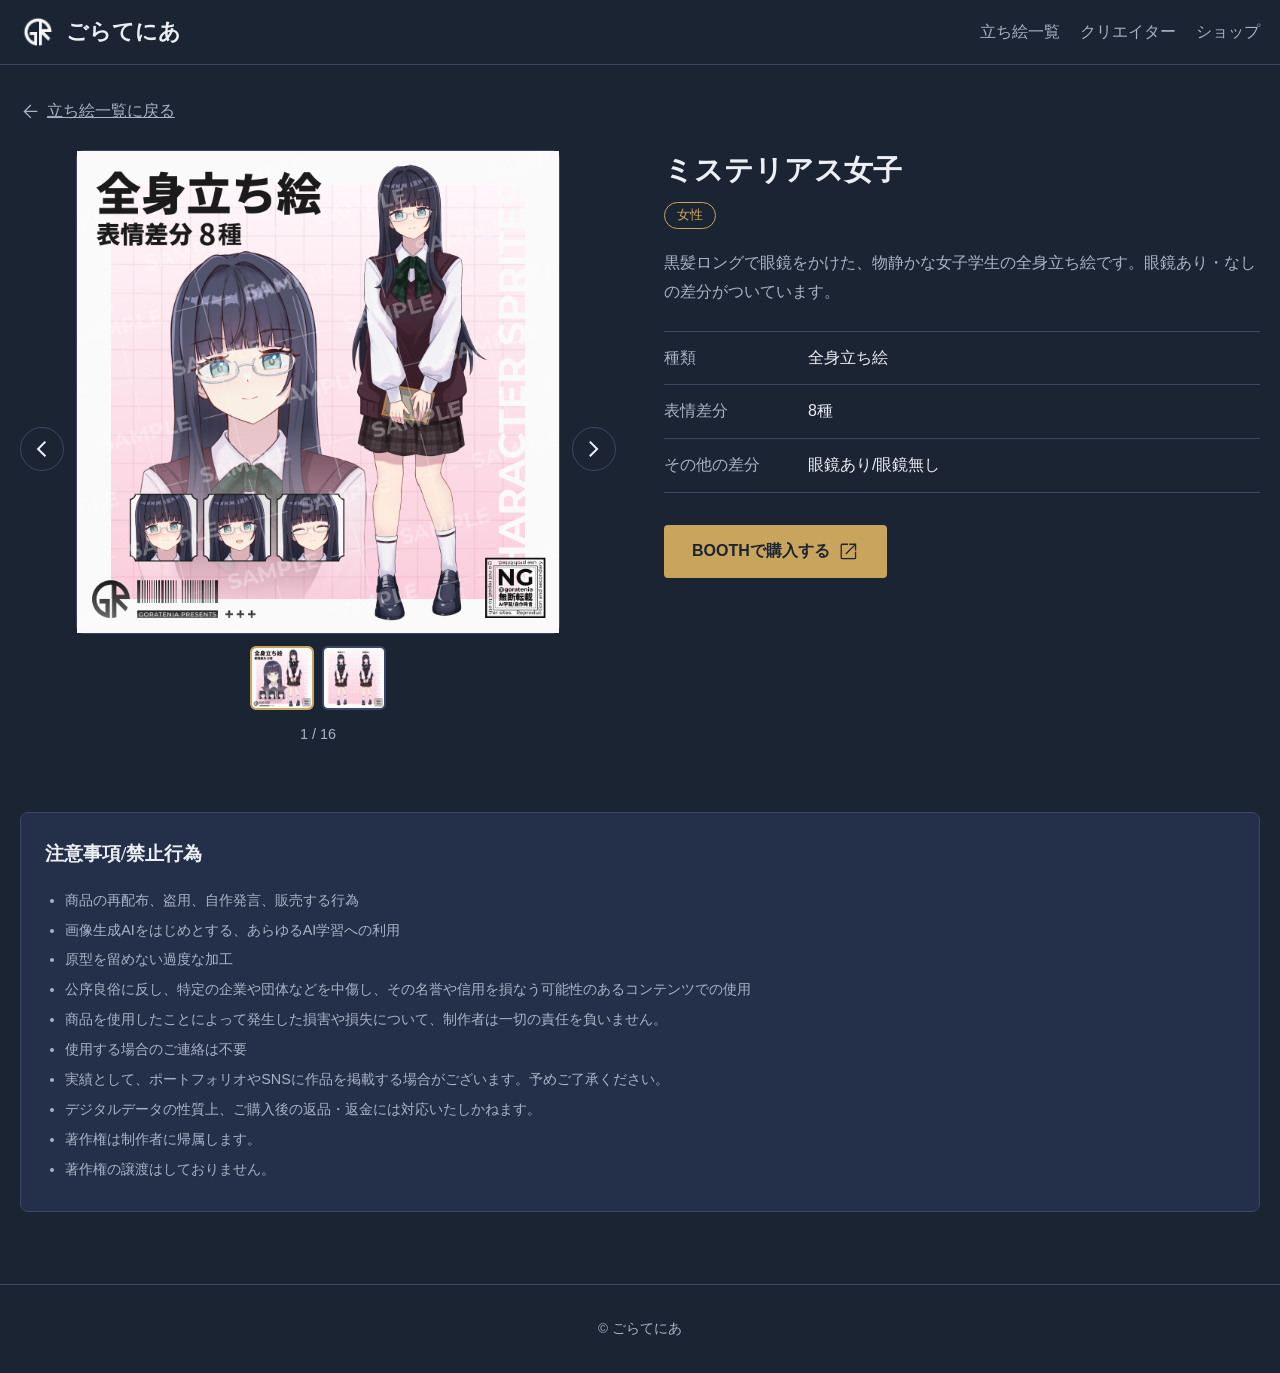
==== item.html @ 712a023c "最初の公開" ====
<!DOCTYPE html>
<html lang="ja">
<head>
  <meta charset="UTF-8">
  <meta name="viewport" content="width=device-width, initial-scale=1">
  <title>立ち絵の詳細 | ごらてにあ</title>
  <link rel="stylesheet" href="style.css">
</head>
<body>

  <header class="header">
    <div class="header__inner">
      <a class="header__logo" href="index.html">
        <img class="header__logo-image" src="img/ごらてにあ_Logo_白_1200×1200.png" alt="" width="36" height="36">
        <span class="header__logo-text">ごらてにあ</span>
      </a>
      <nav class="nav" aria-label="メインメニュー">
        <ul class="nav__list">
          <li class="nav__item"><a class="nav__link" href="index.html#items">立ち絵一覧</a></li>
          <li class="nav__item"><a class="nav__link" href="index.html#creators">クリエイター</a></li>
          <li class="nav__item"><a class="nav__link" href="index.html#shop">ショップ</a></li>
        </ul>
      </nav>
    </div>
  </header>

  <main class="detail">
    <a class="detail__back" href="index.html#items"><span data-icon="arrow_back"></span><span>立ち絵一覧に戻る</span></a>

    <div class="detail__layout">

      <!-- 左側:画像と、左右の切り替え矢印 -->
      <div class="viewer">
        <button class="viewer__arrow viewer__arrow--prev" id="prev-button" type="button" aria-label="前の立ち絵"><span data-icon="chevron_left"></span></button>
        <div class="viewer__stage" id="stage"></div>
        <button class="viewer__arrow viewer__arrow--next" id="next-button" type="button" aria-label="次の立ち絵"><span data-icon="chevron_right"></span></button>
        <div class="gallery" id="gallery" hidden></div>
        <p class="viewer__count" id="count" aria-live="polite"></p>
      </div>

      <!-- 右側:商品の情報 -->
      <section class="info">
        <h1 class="info__name" id="item-name"></h1>
        <ul class="tag-list" id="item-tags"></ul>
        <p class="info__description" id="item-description"></p>
        <dl class="spec" id="item-specs"></dl>
        <a class="button" id="item-link" href="https://goratenia.booth.pm/" target="_blank" rel="noopener noreferrer"><span>BOOTHで購入する</span><span data-icon="open_in_new"></span></a>
      </section>

    </div>

    <!-- 注意事項 -->
    <section class="notice" aria-labelledby="notice-title">
      <h2 class="notice__title" id="notice-title">注意事項/禁止行為</h2>
      <ul class="notice__list">
        <li class="notice__item">商品の再配布、盗用、自作発言、販売する行為</li>
        <li class="notice__item">画像生成AIをはじめとする、あらゆるAI学習への利用</li>
        <li class="notice__item">原型を留めない過度な加工</li>
        <li class="notice__item">公序良俗に反し、特定の企業や団体などを中傷し、その名誉や信用を損なう可能性のあるコンテンツでの使用</li>
        <li class="notice__item">商品を使用したことによって発生した損害や損失について、制作者は一切の責任を負いません。</li>
        <li class="notice__item">使用する場合のご連絡は不要</li>
        <li class="notice__item">実績として、ポートフォリオやSNSに作品を掲載する場合がございます。予めご了承ください。</li>
        <li class="notice__item">デジタルデータの性質上、ご購入後の返品・返金には対応いたしかねます。</li>
        <li class="notice__item">著作権は制作者に帰属します。</li>
        <li class="notice__item">著作権の譲渡はしておりません。</li>
      </ul>
    </section>
  </main>

  <footer class="footer">
    <p class="footer__text">&copy; ごらてにあ</p>
  </footer>

  <script src="items.js"></script>
  <script src="item.js"></script>
</body>
</html>
---- style.css ----
/* ===== 基本設定 ===== */
:root {
  --color-base: #1b2433;
  --color-panel: #243049;
  --color-line: #3a4866;
  --color-text: #eceff4;
  --color-muted: #a9b3c6;
  --color-accent: #c9a45c;
  --color-accent-text: #1b2433;
  --width-max: 1440px;
  --color-overlay: rgba(27, 36, 51, 0.9);
  --font-main: "Hiragino Kaku Gothic ProN", "Yu Gothic", "Meiryo", sans-serif;
  --font-title: "Hiragino Mincho ProN", "Yu Mincho", "Noto Serif JP", serif;
}

* {
  box-sizing: border-box;
}

html {
  scroll-padding-top: 80px;
}

body {
  margin: 0;
  font-family: var(--font-main);
  line-height: 1.8;
  color: var(--color-text);
  background-color: var(--color-base);
}

a {
  color: inherit;
}

a:focus-visible,
button:focus-visible {
  outline: 3px solid var(--color-accent);
  outline-offset: 3px;
}

/* ===== ヘッダー ===== */
.header {
  position: sticky;
  top: 0;
  z-index: 10;
  background-color: var(--color-base);
  border-bottom: 1px solid var(--color-line);
}

.header__inner {
  display: flex;
  align-items: center;
  justify-content: space-between;
  gap: 16px;
  max-width: var(--width-max);
  margin: 0 auto;
  padding: 12px 20px;
}

.header__logo {
  display: flex;
  align-items: center;
  gap: 10px;
  font-family: var(--font-title);
  font-size: 1.4rem;
  font-weight: 700;
  text-decoration: none;
}

.header__logo-image {
  display: block;
  width: 36px;
  height: 36px;
}

.nav__list {
  display: flex;
  gap: 20px;
  margin: 0;
  padding: 0;
  list-style: none;
}

.nav__link {
  text-decoration: none;
  color: var(--color-muted);
}

.nav__link:hover {
  color: var(--color-accent);
}

/* ===== ヒーロー ===== */
.hero {
  padding: 96px 20px;
  border-bottom: 1px solid var(--color-line);
}

.hero__inner {
  max-width: var(--width-max);
  margin: 0 auto;
}

.hero__title {
  max-width: 20em;
  margin: 0 0 24px;
  font-family: var(--font-title);
  font-size: clamp(2rem, 6vw, 3.6rem);
  line-height: 1.4;
}

.hero__text {
  max-width: 36em;
  margin: 0 0 32px;
  color: var(--color-muted);
}

/* ===== ボタン ===== */
/* ===== アイコン(Material Symbols) ===== */
.icon {
  display: block;
  flex: none;
  width: 1.3em;
  height: 1.3em;
  fill: currentColor;
}

.button {
  display: inline-flex;
  align-items: center;
  gap: 8px;
  padding: 12px 28px;
  font-weight: 700;
  text-decoration: none;
  color: var(--color-accent-text);
  background-color: var(--color-accent);
  border-radius: 4px;
}

.button:hover {
  opacity: 0.85;
}

/* ===== セクション共通 ===== */
.section {
  padding: 72px 20px;
}

.section--alt {
  background-color: var(--color-panel);
}

.section__inner {
  max-width: var(--width-max);
  margin: 0 auto;
}

.section__inner--narrow {
  max-width: 640px;
}

.section__title {
  margin: 0 0 32px;
  font-family: var(--font-title);
  font-size: 1.8rem;
}

.section__text {
  margin: 0 0 24px;
  color: var(--color-muted);
}

/* ===== 絞り込みボタン ===== */
.filter {
  display: flex;
  flex-wrap: wrap;
  gap: 8px;
  margin-bottom: 32px;
}

.filter__button {
  padding: 8px 16px;
  font-family: inherit;
  font-size: 0.95rem;
  color: var(--color-text);
  background-color: transparent;
  border: 1px solid var(--color-line);
  border-radius: 999px;
  cursor: pointer;
}

.filter__button:hover {
  border-color: var(--color-accent);
}

.filter__button--active {
  color: var(--color-accent-text);
  background-color: var(--color-accent);
  border-color: var(--color-accent);
}

/* ===== 画像エリア(一覧・詳細で共通) ===== */
.thumb {
  display: flex;
  align-items: center;
  justify-content: center;
  aspect-ratio: 1 / 1;
  background-color: var(--color-base);
}

.thumb--large {
  border: 1px solid var(--color-line);
  border-radius: 8px;
}

.thumb__image {
  width: 100%;
  height: 100%;
  object-fit: contain;
}

.thumb__placeholder {
  display: flex;
  flex-direction: column;
  align-items: center;
  gap: 8px;
  padding: 16px;
  text-align: center;
  color: var(--color-muted);
}

.thumb__placeholder-icon {
  width: 48px;
  height: 48px;
}

.thumb__path {
  font-size: 0.75rem;
  word-break: break-all;
}

/* ===== タグ ===== */
.tag-list {
  display: flex;
  flex-wrap: wrap;
  gap: 6px;
  margin: 0;
  padding: 0;
  list-style: none;
}

.tag-list__item {
  padding: 2px 12px;
  font-size: 0.8rem;
  line-height: 1.6;
  color: var(--color-accent);
  border: 1px solid var(--color-accent);
  border-radius: 999px;
}

/* ===== 商品カード(一覧ページ) ===== */
.item-list {
  display: grid;
  grid-template-columns: repeat(3, minmax(0, 1fr));
  gap: 32px;
}

.item-card {
  display: flex;
  flex-direction: column;
  overflow: hidden;
  text-decoration: none;
  color: inherit;
  background-color: var(--color-panel);
  border: 1px solid var(--color-line);
  border-radius: 8px;
}

.item-card:hover {
  border-color: var(--color-accent);
}

.item-card__body {
  display: flex;
  flex-direction: column;
  gap: 8px;
  padding: 16px;
}

.item-card__title {
  margin: 0;
  font-size: 1.05rem;
  line-height: 1.5;
}

/* ===== 詳細ページ ===== */
.detail {
  max-width: var(--width-max);
  margin: 0 auto;
  padding: 32px 20px 72px;
}

.detail__back {
  display: inline-flex;
  align-items: center;
  gap: 6px;
  margin-bottom: 24px;
  color: var(--color-muted);
}

.detail__back:hover {
  color: var(--color-accent);
}

.detail__layout {
  display: grid;
  grid-template-columns: minmax(0, 1fr) minmax(0, 1fr);
  gap: 48px;
  align-items: start;
}

/* 画像と左右の矢印 */
.viewer {
  position: relative;
  padding: 0 56px;
}

.viewer__stage {
  max-width: 640px;
  margin: 0 auto;
}

.viewer__arrow {
  position: absolute;
  top: 50%;
  display: flex;
  align-items: center;
  justify-content: center;
  width: 44px;
  height: 44px;
  margin-top: -22px;
  padding: 0;
  color: var(--color-text);
  background-color: var(--color-overlay);
  border: 1px solid var(--color-line);
  border-radius: 50%;
  cursor: pointer;
}

.viewer__arrow .icon {
  width: 32px;
  height: 32px;
}

.viewer__arrow:hover {
  color: var(--color-accent);
  border-color: var(--color-accent);
}

.viewer__arrow--prev {
  left: 0;
}

.viewer__arrow--next {
  right: 0;
}

.viewer__arrow[hidden] {
  display: none;
}

.viewer__count {
  margin: 12px 0 0;
  text-align: center;
  font-size: 0.9rem;
  color: var(--color-muted);
}

/* 商品情報 */
.info__name {
  margin: 0 0 12px;
  font-family: var(--font-title);
  font-size: 1.8rem;
  line-height: 1.4;
}

.info__description {
  margin: 20px 0 24px;
  color: var(--color-muted);
}

.spec {
  margin: 0 0 32px;
  border-top: 1px solid var(--color-line);
}

.spec__row {
  display: flex;
  gap: 16px;
  padding: 12px 0;
  border-bottom: 1px solid var(--color-line);
}

.spec__label {
  flex: 0 0 8em;
  color: var(--color-muted);
}

.spec__value {
  margin: 0;
}

/* 画像の切り替え(2枚目以降がある商品だけ) */
.gallery {
  display: flex;
  justify-content: center;
  gap: 8px;
  margin-top: 12px;
}

.gallery[hidden] {
  display: none;
}

.gallery__button {
  width: 64px;
  height: 64px;
  padding: 0;
  overflow: hidden;
  background-color: var(--color-base);
  border: 2px solid var(--color-line);
  border-radius: 6px;
  cursor: pointer;
}

.gallery__button--active {
  border-color: var(--color-accent);
}

.gallery__image {
  display: block;
  width: 100%;
  height: 100%;
  object-fit: cover;
}

/* ===== 注意事項 ===== */
.notice {
  margin-top: 64px;
  padding: 24px;
  background-color: var(--color-panel);
  border: 1px solid var(--color-line);
  border-radius: 8px;
}

.notice__title {
  margin: 0 0 16px;
  font-family: var(--font-title);
  font-size: 1.2rem;
}

.notice__list {
  margin: 0;
  padding-left: 1.4em;
  font-size: 0.9rem;
  color: var(--color-muted);
}

.notice__item {
  margin-bottom: 4px;
}

/* ===== クリエイター ===== */
.creator-list {
  display: grid;
  grid-template-columns: repeat(auto-fit, minmax(160px, 1fr));
  gap: 24px;
  margin: 0;
  padding: 0;
  list-style: none;
}

.creator-card {
  display: flex;
  flex-direction: column;
  align-items: center;
  padding: 28px 20px;
  text-align: center;
  background-color: var(--color-base);
  border: 1px solid var(--color-line);
  border-radius: 8px;
}

.creator-card__icon {
  display: flex;
  align-items: center;
  justify-content: center;
  width: 120px;
  height: 120px;
  margin-bottom: 16px;
  overflow: hidden;
  background-color: var(--color-panel);
  border: 2px solid var(--color-line);
  border-radius: 50%;
}

.creator-card__image {
  display: block;
  width: 100%;
  height: 100%;
  object-fit: cover;
}

.creator-card__placeholder {
  width: 72px;
  height: 72px;
  color: var(--color-muted);
}

.creator-card__name {
  margin: 0 0 4px;
  font-size: 1.15rem;
}

.creator-card__link {
  font-size: 0.9rem;
  color: var(--color-accent);
}

/* ===== フッター ===== */
.footer {
  padding: 32px 20px;
  text-align: center;
  border-top: 1px solid var(--color-line);
}

.footer__text {
  margin: 0;
  font-size: 0.85rem;
  color: var(--color-muted);
}

/* ===== スマホ対応 ===== */
@media (max-width: 720px) {
  .header__inner {
    flex-direction: column;
    gap: 8px;
  }

  .hero {
    padding: 64px 20px;
  }

  .section {
    padding: 48px 20px;
  }

  .detail__layout {
    grid-template-columns: minmax(0, 1fr);
    gap: 32px;
  }

  .viewer {
    padding: 0 48px;
  }

  .viewer__arrow {
    width: 40px;
    height: 40px;
    margin-top: -20px;
  }

  .item-list {
    grid-template-columns: repeat(2, minmax(0, 1fr));
    gap: 12px;
  }
}
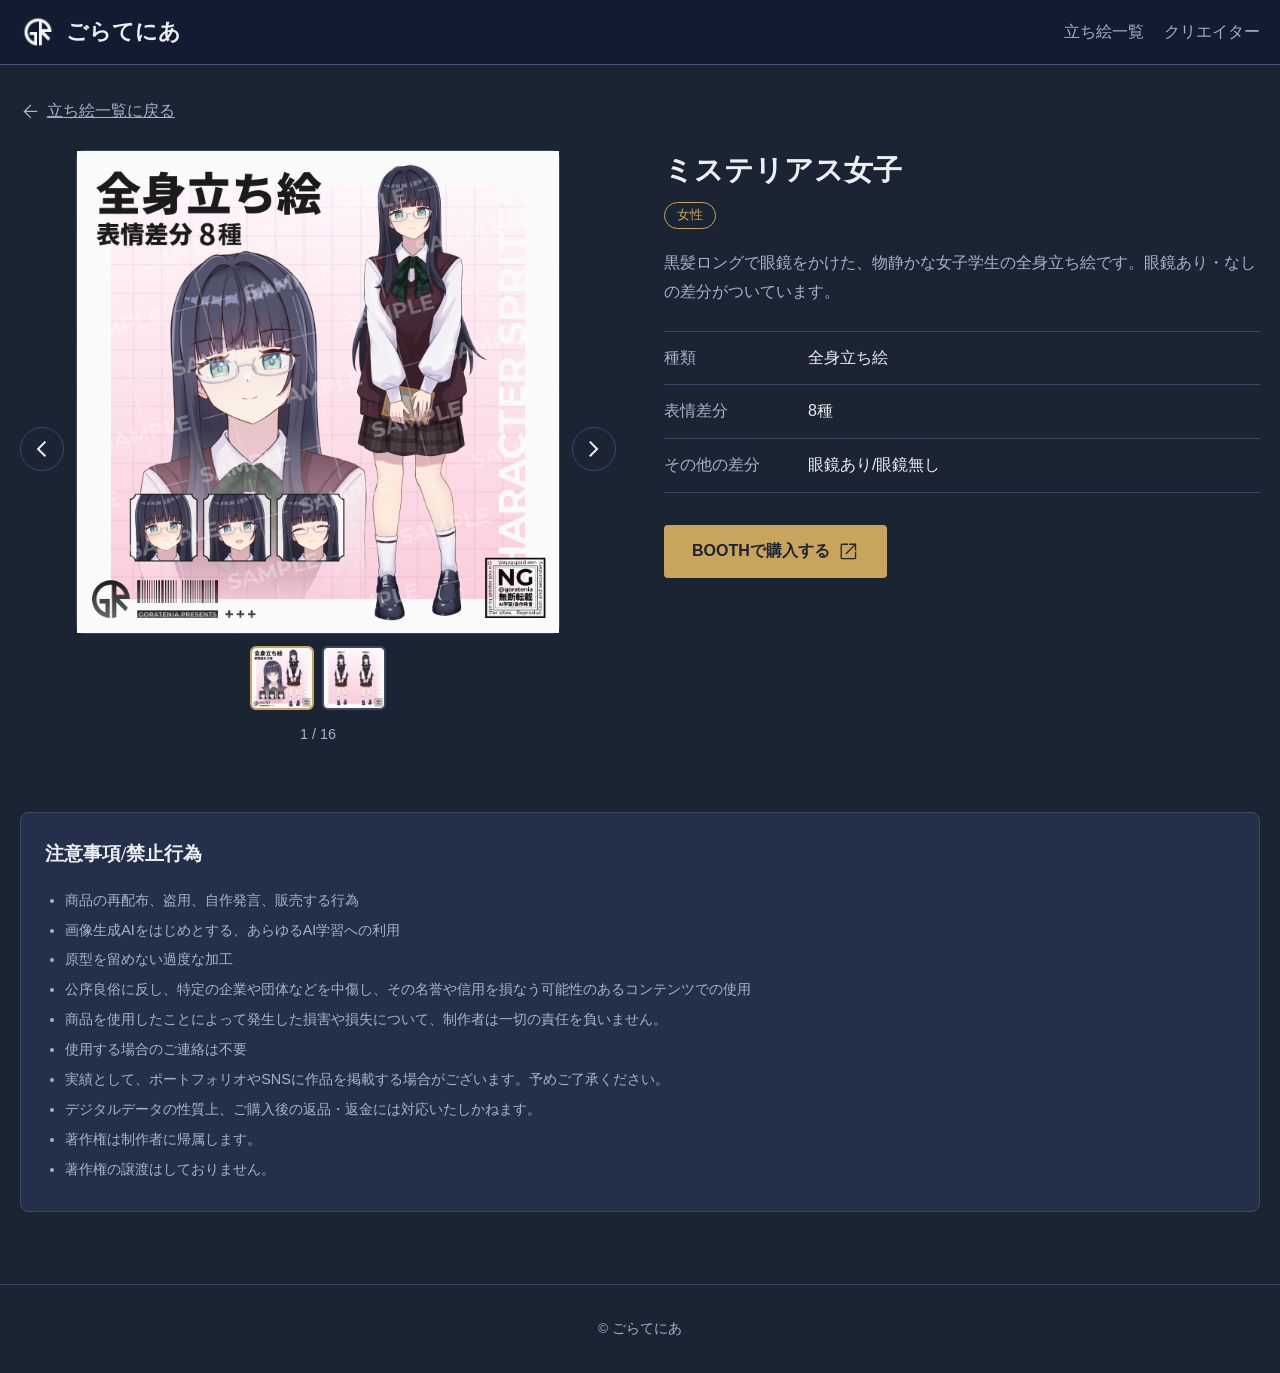
==== commit ce1fc0c1: "メインビジュアルのイラストを差し替え、ヘッダーの「ショップ」を削除 - メインイラストを本番の画像(メインビジュアル_キャラまとめ)に差し替え - 見本カード4枚を削除 - 手書き英字の位置をキャラク" ====
--- a/item.html
+++ b/item.html
@@ -18,7 +18,6 @@
         <ul class="nav__list">
           <li class="nav__item"><a class="nav__link" href="index.html#items">立ち絵一覧</a></li>
           <li class="nav__item"><a class="nav__link" href="index.html#creators">クリエイター</a></li>
-          <li class="nav__item"><a class="nav__link" href="index.html#shop">ショップ</a></li>
         </ul>
       </nav>
     </div>
--- a/style.css
+++ b/style.css
@@ -7,6 +7,9 @@
   --color-muted: #a9b3c6;
   --color-accent: #c9a45c;
   --color-accent-text: #1b2433;
+  --color-sub: #8fb4e8;
+  --color-sub-line: rgba(143, 180, 232, 0.4);
+  --color-hero: #101b33;
   --width-max: 1440px;
   --color-overlay: rgba(27, 36, 51, 0.9);
   --font-main: "Hiragino Kaku Gothic ProN", "Yu Gothic", "Meiryo", sans-serif;
@@ -44,8 +47,9 @@
   position: sticky;
   top: 0;
   z-index: 10;
-  background-color: var(--color-base);
-  border-bottom: 1px solid var(--color-line);
+  background-color: rgba(16, 27, 51, 0.85);
+  border-bottom: 1px solid var(--color-sub-line);
+  backdrop-filter: blur(8px);
 }
 
 .header__inner {
@@ -93,27 +97,204 @@
 
 /* ===== ヒーロー ===== */
 .hero {
-  padding: 96px 20px;
+  position: relative;
+  overflow: hidden;
+  padding: 0 20px;
   border-bottom: 1px solid var(--color-line);
+  background:
+    radial-gradient(ellipse 50% 60% at 72% 45%, rgba(74, 112, 184, 0.35), transparent 70%),
+    linear-gradient(160deg, #1a2b4d 0%, var(--color-hero) 55%, #0b1427 100%);
+}
+
+/* 背景の装飾:斜めに走る光のライン */
+.hero::before {
+  content: "";
+  position: absolute;
+  inset: 0;
+  background:
+    linear-gradient(-14deg, transparent calc(62% - 1px), var(--color-sub-line) 62%, transparent calc(62% + 1px)),
+    linear-gradient(-9deg, transparent calc(74% - 1px), rgba(143, 180, 232, 0.25) 74%, transparent calc(74% + 1px)),
+    linear-gradient(-20deg, transparent calc(86% - 1px), rgba(143, 180, 232, 0.2) 86%, transparent calc(86% + 1px));
+  pointer-events: none;
+}
+
+/* 背景の装飾:左下の細かい網目 */
+.hero::after {
+  content: "";
+  position: absolute;
+  left: 0;
+  bottom: 0;
+  width: 40%;
+  height: 120px;
+  background-image:
+    linear-gradient(rgba(143, 180, 232, 0.18) 1px, transparent 1px),
+    linear-gradient(90deg, rgba(143, 180, 232, 0.18) 1px, transparent 1px);
+  background-size: 6px 6px;
+  -webkit-mask-image: linear-gradient(to top right, #000, transparent 70%);
+  mask-image: linear-gradient(to top right, #000, transparent 70%);
+  pointer-events: none;
 }
 
 .hero__inner {
+  position: relative;
+  z-index: 1;
+  display: grid;
+  grid-template-columns: minmax(0, 5fr) minmax(0, 6fr);
+  align-items: center;
   max-width: var(--width-max);
+  min-height: min(820px, calc(100vh - 61px));
   margin: 0 auto;
 }
 
+.hero__content {
+  position: relative;
+  z-index: 2;
+  padding: 72px 0;
+}
+
+.hero__lead {
+  margin: 0 0 8px;
+  font-size: 1.05rem;
+  letter-spacing: 0.3em;
+  color: var(--color-sub);
+}
+
 .hero__title {
-  max-width: 20em;
+  max-width: 620px;
   margin: 0 0 24px;
-  font-family: var(--font-title);
-  font-size: clamp(2rem, 6vw, 3.6rem);
-  line-height: 1.4;
+}
+
+/* キャッチコピーの文字色が濃いので、白い縁と青い光をつけて背景から浮かせる */
+.hero__title-image {
+  display: block;
+  width: 100%;
+  height: auto;
+  filter:
+    drop-shadow(0 0 1px rgba(255, 255, 255, 0.9))
+    drop-shadow(0 0 1px rgba(255, 255, 255, 0.9))
+    drop-shadow(0 0 14px rgba(143, 180, 232, 0.55));
 }
 
 .hero__text {
-  max-width: 36em;
   margin: 0 0 32px;
-  color: var(--color-muted);
+  font-size: 0.95rem;
+}
+
+.hero__features {
+  display: flex;
+  flex-wrap: wrap;
+  gap: 16px;
+  margin: 56px 0 0;
+  padding: 0;
+  list-style: none;
+}
+
+/* 左右にカギ括弧のような細い線がつく */
+.hero__feature {
+  position: relative;
+  display: flex;
+  flex-direction: column;
+  align-items: center;
+  gap: 8px;
+  min-width: 128px;
+  padding: 16px 20px;
+  font-size: 0.85rem;
+}
+
+.hero__feature::before,
+.hero__feature::after {
+  content: "";
+  position: absolute;
+  top: 0;
+  bottom: 0;
+  width: 8px;
+  border: 1px solid var(--color-sub-line);
+}
+
+.hero__feature::before {
+  left: 0;
+  border-right: none;
+}
+
+.hero__feature::after {
+  right: 0;
+  border-left: none;
+}
+
+.hero__feature .icon {
+  width: 32px;
+  height: 32px;
+  color: var(--color-sub);
+}
+
+/* 右側:イラストと見本カード */
+.hero__visual {
+  position: relative;
+  align-self: stretch;
+  min-height: 560px;
+}
+
+/* イラストを欄の高さいっぱいに置く。画像の左側に透明な余白があるので、
+   キャラクター部分(横幅の約57%の位置が中心)が欄の中央に来るようにずらす */
+.hero__illust {
+  position: absolute;
+  z-index: 1;
+  bottom: 0;
+  left: 50%;
+  display: block;
+  width: auto;
+  height: 100%;
+  max-width: none;
+  transform: translateX(-57%);
+}
+
+.hero__hand {
+  position: absolute;
+  z-index: 2;
+  top: 2%;
+  right: 24%;
+  display: block;
+  width: 140px;
+  height: auto;
+}
+
+/* 散らばった青い四角形 */
+.hero__deco {
+  position: absolute;
+  width: 20px;
+  height: 18px;
+  background-color: rgba(120, 160, 230, 0.55);
+}
+
+.hero__deco--1 {
+  top: 16%;
+  left: 52%;
+  transform: rotate(14deg);
+}
+
+.hero__deco--2 {
+  top: 46%;
+  left: 0;
+  width: 26px;
+  height: 22px;
+  transform: rotate(-12deg);
+}
+
+.hero__deco--3 {
+  top: 38%;
+  right: 0;
+  width: 34px;
+  height: 48px;
+  transform: rotate(-16deg);
+}
+
+.hero__deco--4 {
+  bottom: 8%;
+  left: 18%;
+  width: 40px;
+  height: 26px;
+  background-color: rgba(70, 110, 190, 0.6);
+  transform: rotate(10deg);
 }
 
 /* ===== ボタン ===== */
@@ -140,6 +321,14 @@
 
 .button:hover {
   opacity: 0.85;
+}
+
+.button--large {
+  gap: 12px;
+  padding: 16px 32px;
+  font-size: 1.1rem;
+  border-radius: 999px;
+  box-shadow: 0 6px 20px rgba(201, 164, 92, 0.3);
 }
 
 /* ===== セクション共通 ===== */
@@ -548,8 +737,41 @@
     gap: 8px;
   }
 
-  .hero {
-    padding: 64px 20px;
+  .hero__inner {
+    grid-template-columns: minmax(0, 1fr);
+    min-height: 0;
+  }
+
+  .hero__content {
+    padding: 48px 0 0;
+  }
+
+  .hero__lead {
+    font-size: 0.9rem;
+    letter-spacing: 0.15em;
+  }
+
+  .hero__features {
+    gap: 8px;
+    margin-top: 32px;
+  }
+
+  .hero__feature {
+    flex: 1;
+    min-width: 0;
+    padding: 12px 8px;
+    text-align: center;
+    font-size: 0.75rem;
+  }
+
+  .hero__visual {
+    min-height: 420px;
+  }
+
+  .hero__hand {
+    top: 0;
+    right: 30%;
+    width: 90px;
   }
 
   .section {
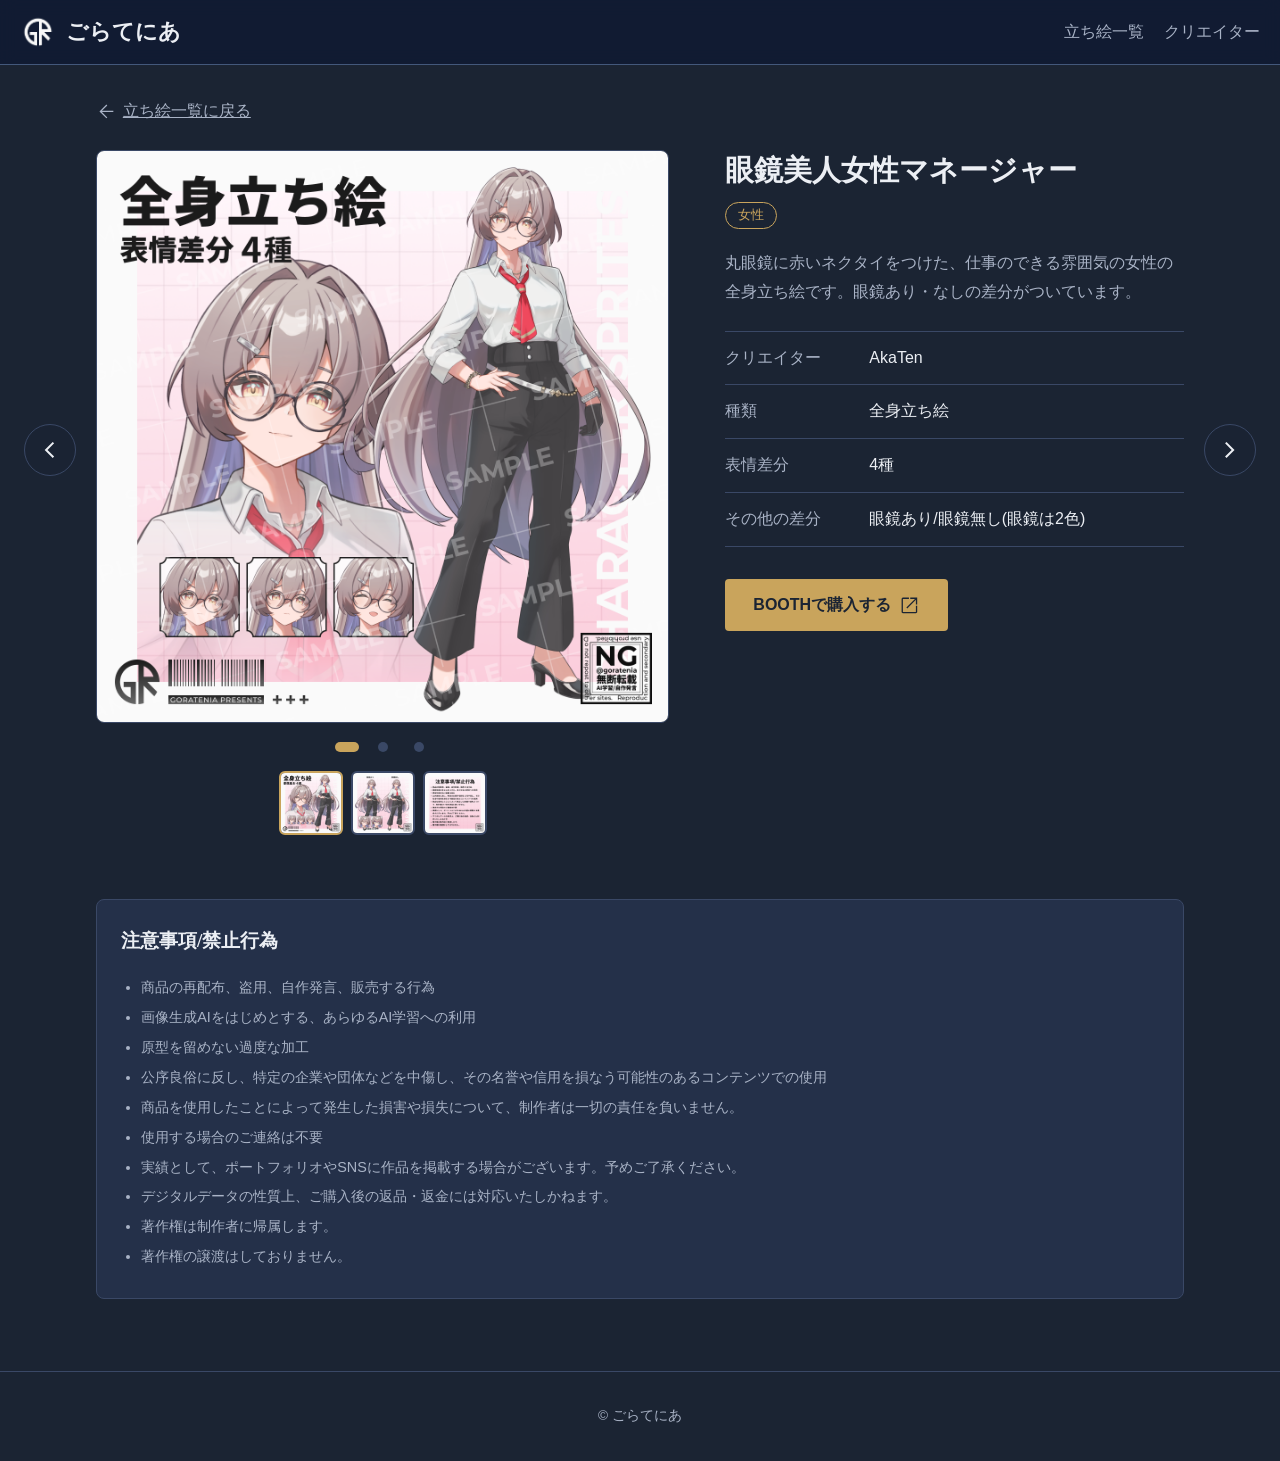
==== commit a3dad5e4: "商品詳細ページを改善 - 立ち絵を切り替える矢印を画面の左右の端に固定し、画像を少し大きくした - 画像の下にインジケーターを追加し、横スワイプで画像を切り替えられるようにした - 男性/女性のタグに" ====
--- a/item.html
+++ b/item.html
@@ -33,8 +33,8 @@
         <button class="viewer__arrow viewer__arrow--prev" id="prev-button" type="button" aria-label="前の立ち絵"><span data-icon="chevron_left"></span></button>
         <div class="viewer__stage" id="stage"></div>
         <button class="viewer__arrow viewer__arrow--next" id="next-button" type="button" aria-label="次の立ち絵"><span data-icon="chevron_right"></span></button>
+        <div class="dots" id="dots" role="group" aria-label="表示する画像" hidden></div>
         <div class="gallery" id="gallery" hidden></div>
-        <p class="viewer__count" id="count" aria-live="polite"></p>
       </div>
 
       <!-- 右側:商品の情報 -->
--- a/style.css
+++ b/style.css
@@ -484,10 +484,11 @@
 }
 
 /* ===== 詳細ページ ===== */
+/* 左右の端に固定した切り替え矢印と重ならないよう、横の余白を広めにとる */
 .detail {
   max-width: var(--width-max);
   margin: 0 auto;
-  padding: 32px 20px 72px;
+  padding: 32px 96px 72px;
 }
 
 .detail__back {
@@ -504,31 +505,52 @@
 
 .detail__layout {
   display: grid;
-  grid-template-columns: minmax(0, 1fr) minmax(0, 1fr);
-  gap: 48px;
+  grid-template-columns: minmax(0, 5fr) minmax(0, 4fr);
+  gap: 56px;
   align-items: start;
 }
 
 /* 画像と左右の矢印 */
 .viewer {
   position: relative;
-  padding: 0 56px;
-}
-
+}
+
+/* 画像を横一列に並べ、横スクロール(スワイプ)で1枚ずつぴたっと止まるようにする */
 .viewer__stage {
-  max-width: 640px;
+  display: flex;
+  max-width: 680px;
   margin: 0 auto;
-}
-
+  overflow-x: auto;
+  scroll-snap-type: x mandatory;
+  overscroll-behavior-x: contain;
+  scrollbar-width: none;
+  border: 1px solid var(--color-line);
+  border-radius: 8px;
+  cursor: grab;
+}
+
+.viewer__stage::-webkit-scrollbar {
+  display: none;
+}
+
+.viewer__slide {
+  flex: 0 0 100%;
+  scroll-snap-align: start;
+  border: none;
+  border-radius: 0;
+}
+
+/* 立ち絵を切り替える矢印は、画面の左右の端に固定する */
 .viewer__arrow {
-  position: absolute;
+  position: fixed;
+  z-index: 5;
   top: 50%;
   display: flex;
   align-items: center;
   justify-content: center;
-  width: 44px;
-  height: 44px;
-  margin-top: -22px;
+  width: 52px;
+  height: 52px;
+  margin-top: -26px;
   padding: 0;
   color: var(--color-text);
   background-color: var(--color-overlay);
@@ -548,22 +570,15 @@
 }
 
 .viewer__arrow--prev {
-  left: 0;
+  left: 24px;
 }
 
 .viewer__arrow--next {
-  right: 0;
+  right: 24px;
 }
 
 .viewer__arrow[hidden] {
   display: none;
-}
-
-.viewer__count {
-  margin: 12px 0 0;
-  text-align: center;
-  font-size: 0.9rem;
-  color: var(--color-muted);
 }
 
 /* 商品情報 */
@@ -598,6 +613,50 @@
 
 .spec__value {
   margin: 0;
+}
+
+/* 今どの画像を見ているかを示す点(2枚目以降がある商品だけ) */
+.dots {
+  display: flex;
+  justify-content: center;
+  gap: 4px;
+  margin-top: 12px;
+}
+
+.dots[hidden] {
+  display: none;
+}
+
+/* 押しやすいようにボタン自体は大きめにし、中の点だけを小さく見せる */
+.dots__button {
+  display: flex;
+  align-items: center;
+  justify-content: center;
+  width: 32px;
+  height: 24px;
+  padding: 0;
+  background: none;
+  border: none;
+  cursor: pointer;
+}
+
+.dots__button::before {
+  content: "";
+  width: 10px;
+  height: 10px;
+  background-color: var(--color-line);
+  border-radius: 999px;
+  transition: width 0.2s, background-color 0.2s;
+}
+
+.dots__button:hover::before {
+  background-color: var(--color-muted);
+}
+
+.dots__button--active::before,
+.dots__button--active:hover::before {
+  width: 24px;
+  background-color: var(--color-accent);
 }
 
 /* 画像の切り替え(2枚目以降がある商品だけ) */
@@ -783,16 +842,27 @@
     gap: 32px;
   }
 
-  .viewer {
-    padding: 0 48px;
-  }
-
+  .detail {
+    padding: 24px 20px 56px;
+  }
+
+  /* スマホでは文章に重ならないよう固定をやめ、画像の左右の端(=画面の端)に置く */
   .viewer__arrow {
+    position: absolute;
+    top: calc((100vw - 40px) / 2);
     width: 40px;
     height: 40px;
     margin-top: -20px;
   }
 
+  .viewer__arrow--prev {
+    left: -12px;
+  }
+
+  .viewer__arrow--next {
+    right: -12px;
+  }
+
   .item-list {
     grid-template-columns: repeat(2, minmax(0, 1fr));
     gap: 12px;
